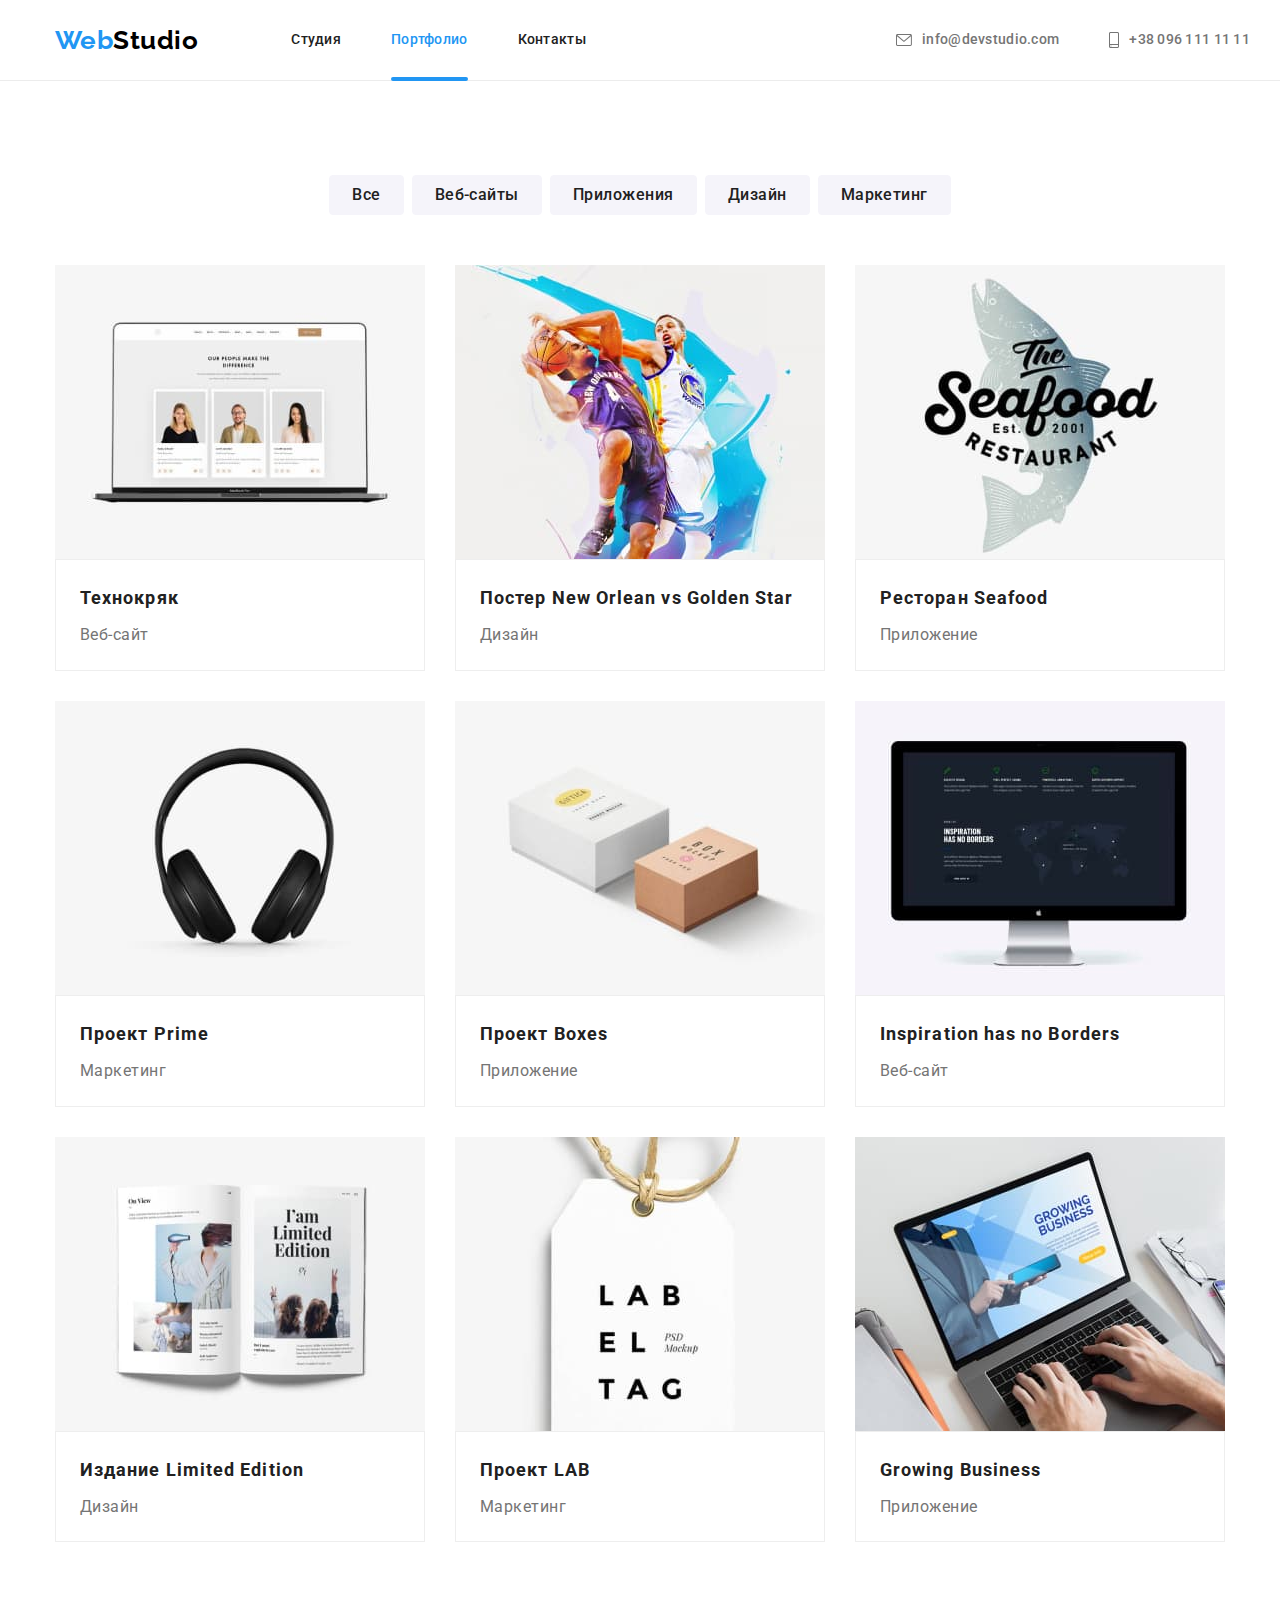
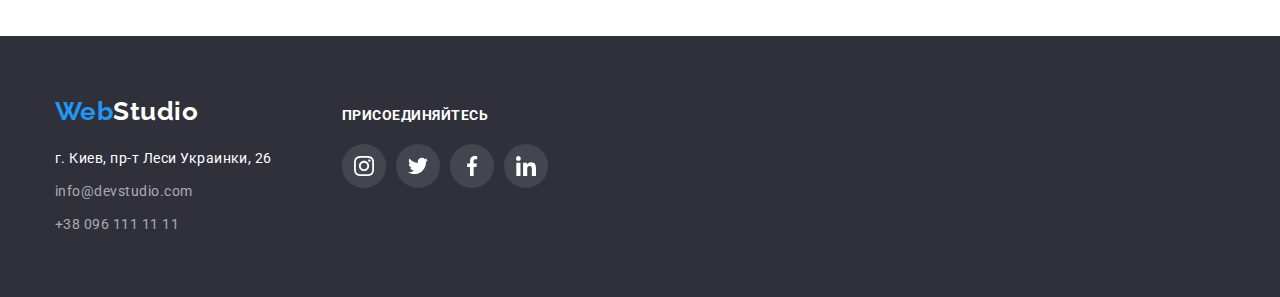
==== portfolio.html @ 4366ee52 "HW-05" ====
<!DOCTYPE html>
<html lang="ru">
  <head>
    <meta charset="utf-8" />
    <meta http-equiv="x-ua-compatible" content="ie=edge" />
    <meta name="viewport" content="width=device-width, initial-scale=1.0" />
    <title>Портфолио</title>
    <link rel="preconnect" href="https://fonts.googleapis.com" />
    <link rel="preconnect" href="https://fonts.gstatic.com" crossorigin />
    <link
      href="https://fonts.googleapis.com/css2?family=Raleway:wght@700&family=Roboto:wght@400;500;700;900&display=swap"
      rel="stylesheet"
    />
    <link
      rel="stylesheet"
      href="https://cdnjs.cloudflare.com/ajax/libs/modern-normalize/1.0.0/modern-normalize.min.css"
    />
    <link rel="stylesheet" href="./css/styles.css" />
  </head>
  <body>
    <!-- _______________ Header _______________ -->
    <header class="page-header">
      <div class="container header-box">
        <!-- _______________ Logo _______________ -->
        <a href="./index.html" class="logo" lang="en"> <span class="logo-part">Web</span>Studio </a>

        <nav class="site-nav">
          <ul class="site-nav-list list">
            <li class="site-nav-item">
              <a href="./index.html" class="site-nav-link">Студия</a>
            </li>
            <li class="site-nav-item">
              <a href="./portfolio.html" class="site-nav-link current">Портфолио</a>
            </li>
            <li class="site-nav-item"><a href="" class="site-nav-link">Контакты</a></li>
          </ul>
        </nav>

        <ul class="contacts-nav list">
          <li class="contacts-nav-item">
            <a href="mailto:info@devstudio.com" class="contacts-nav-link">
              <svg class="contacts-nav-icon" width="16" height="12">
                <use href="./images/sprite.svg#icon-envelope"></use>
              </svg>
              info@devstudio.com
            </a>
          </li>
          <li class="contacts-nav-item">
            <a href="tel:+380961111111" class="contacts-nav-link">
              <svg class="contacts-nav-icon" width="10" height="16">
                <use href="./images/sprite.svg#icon-smartphone"></use>
              </svg>
              +38 096 111 11 11
            </a>
          </li>
        </ul>
      </div>
    </header>

    <main>
      <section class="section">
        <div class="container">
          <h1 class="visually-hidden">Портфолио</h1>

          <!-- _______________ Filtr _______________ -->
          <ul class="filtr list">
            <li class="filtr-item"><button class="filtr-btn" type="button">Все</button></li>
            <li class="filtr-item"><button class="filtr-btn" type="button">Веб-сайты</button></li>
            <li class="filtr-item"><button class="filtr-btn" type="button">Приложения</button></li>
            <li class="filtr-item"><button class="filtr-btn" type="button">Дизайн</button></li>
            <li class="filtr-item"><button class="filtr-btn" type="button">Маркетинг</button></li>
          </ul>

          <!-- _______________ Examples _______________ -->
          <ul class="examples list">
            <li class="examples-item">
              <a href="" class="examples-link">
                <div class="examples-thumb">
                  <img src="./images/project1.jpg" alt="" width="370" />
                  <p class="examples-text">
                    Ресурс предлагает комплексные предложения с разным уровнем функционала и
                    сервисов. Все это позволит посетителю получить исчерпывающие сведения о компании
                    или частном лице.
                  </p>
                </div>
                <div class="examples-content">
                  <h2 class="examples-title">Технокряк</h2>
                  <p class="examples-type">Веб-сайт</p>
                </div>
              </a>
            </li>

            <li class="examples-item">
              <a href="" class="examples-link">
                <div class="examples-thumb">
                  <img src="./images/project2.jpg" alt="" width="370" />
                  <p class="examples-text">
                    Ресурс предлагает комплексные предложения с разным уровнем функционала и
                    сервисов. Все это позволит посетителю получить исчерпывающие сведения о компании
                    или частном лице.
                  </p>
                </div>
                <div class="examples-content">
                  <h2 class="examples-title">Постер New Orlean vs Golden Star</h2>
                  <p class="examples-type">Дизайн</p>
                </div>
              </a>
            </li>

            <li class="examples-item">
              <a href="" class="examples-link">
                <div class="examples-thumb">
                  <img src="./images/project3.jpg" alt="" width="370" />
                  <p class="examples-text">
                    Ресурс предлагает комплексные предложения с разным уровнем функционала и
                    сервисов. Все это позволит посетителю получить исчерпывающие сведения о компании
                    или частном лице.
                  </p>
                </div>
                <div class="examples-content">
                  <h2 class="examples-title">Ресторан Seafood</h2>
                  <p class="examples-type">Приложение</p>
                </div>
              </a>
            </li>

            <li class="examples-item">
              <a href="" class="examples-link">
                <div class="examples-thumb">
                  <img src="./images/project4.jpg" alt="" width="370" />
                  <p class="examples-text">
                    Ресурс предлагает комплексные предложения с разным уровнем функционала и
                    сервисов. Все это позволит посетителю получить исчерпывающие сведения о компании
                    или частном лице.
                  </p>
                </div>
                <div class="examples-content">
                  <h2 class="examples-title">Проект Prime</h2>
                  <p class="examples-type">Маркетинг</p>
                </div>
              </a>
            </li>

            <li class="examples-item">
              <a href="" class="examples-link">
                <div class="examples-thumb">
                  <img src="./images/project5.jpg" alt="" width="370" />
                  <p class="examples-text">
                    Ресурс предлагает комплексные предложения с разным уровнем функционала и
                    сервисов. Все это позволит посетителю получить исчерпывающие сведения о компании
                    или частном лице.
                  </p>
                </div>
                <div class="examples-content">
                  <h2 class="examples-title">Проект Boxes</h2>
                  <p class="examples-type">Приложение</p>
                </div>
              </a>
            </li>

            <li class="examples-item">
              <a href="" class="examples-link">
                <div class="examples-thumb">
                  <img src="./images/project6.jpg" alt="" width="370" />
                  <p class="examples-text">
                    Ресурс предлагает комплексные предложения с разным уровнем функционала и
                    сервисов. Все это позволит посетителю получить исчерпывающие сведения о компании
                    или частном лице.
                  </p>
                </div>
                <div class="examples-content">
                  <h2 class="examples-title">Inspiration has no Borders</h2>
                  <p class="examples-type">Веб-сайт</p>
                </div>
              </a>
            </li>

            <li class="examples-item">
              <a href="" class="examples-link">
                <div class="examples-thumb">
                  <img src="./images/project7.jpg" alt="" width="370" />
                  <p class="examples-text">
                    Ресурс предлагает комплексные предложения с разным уровнем функционала и
                    сервисов. Все это позволит посетителю получить исчерпывающие сведения о компании
                    или частном лице.
                  </p>
                </div>
                <div class="examples-content">
                  <h2 class="examples-title">Издание Limited Edition</h2>
                  <p class="examples-type">Дизайн</p>
                </div>
              </a>
            </li>

            <li class="examples-item">
              <a href="" class="examples-link">
                <div class="examples-thumb">
                  <img src="./images/project8.jpg" alt="" width="370" />
                  <p class="examples-text">
                    Ресурс предлагает комплексные предложения с разным уровнем функционала и
                    сервисов. Все это позволит посетителю получить исчерпывающие сведения о компании
                    или частном лице.
                  </p>
                </div>
                <div class="examples-content">
                  <h2 class="examples-title">Проект LAB</h2>
                  <p class="examples-type">Маркетинг</p>
                </div>
              </a>
            </li>

            <li class="examples-item">
              <a href="" class="examples-link">
                <div class="examples-thumb">
                  <img src="./images/project9.jpg" alt="" width="370" />
                  <p class="examples-text">
                    Ресурс предлагает комплексные предложения с разным уровнем функционала и
                    сервисов. Все это позволит посетителю получить исчерпывающие сведения о компании
                    или частном лице.
                  </p>
                </div>
                <div class="examples-content">
                  <h2 class="examples-title">Growing Business</h2>
                  <p class="examples-type">Приложение</p>
                </div>
              </a>
            </li>
          </ul>
        </div>
      </section>
    </main>

    <!--  _______________ Footer _______________ -->
    <footer class="footer">
      <div class="container">
        <ul class="footer-list list">
          <li class="footer-item">
            <a href="./index.html" class="logo dark" lang="en"
              ><span class="logo-part">Web</span>Studio</a
            >
            <address>
              <ul class="address list">
                <li class="address-item">
                  <a
                    href="https://www.google.com.ua/maps/@50.4265841,30.5361971,17z"
                    class="address-map"
                    >г. Киев, пр-т Леси Украинки, 26</a
                  >
                </li>
                <li class="address-item">
                  <a href="mailto:info@devstudio.com" class="address-contact">info@devstudio.com</a>
                </li>
                <li class="address-item">
                  <a href="tel:+380961111111" class="address-contact">+38 096 111 11 11</a>
                </li>
              </ul>
            </address>
          </li>
          <li class="footer-item join">
            <h3 class="join-title">присоединяйтесь</h3>
            <ul class="join-contact-list list">
              <li>
                <a href="" class="join-contact-link">
                  <svg class="join-contact-icon" width="20" height="20">
                    <use href="./images/sprite.svg#icon-instagram"></use>
                  </svg>
                </a>
              </li>
              <li>
                <a href="" class="join-contact-link"
                  ><svg class="join-contact-icon" width="20" height="20">
                    <use href="./images/sprite.svg#icon-twitter"></use>
                  </svg>
                </a>
              </li>
              <li>
                <a href="" class="join-contact-link"
                  ><svg class="join-contact-icon" width="20" height="20">
                    <use href="./images/sprite.svg#icon-facebook"></use>
                  </svg>
                </a>
              </li>
              <li>
                <a href="" class="join-contact-link"
                  ><svg class="join-contact-icon" width="20" height="20">
                    <use href="./images/sprite.svg#icon-linkedin"></use>
                  </svg>
                </a>
              </li>
            </ul>
          </li>
        </ul>
      </div>
    </footer>
  </body>
</html>
---- css/styles.css ----
/* Order of content here: 
    common
    logo
    header
    for index.html
    for portfolio.html
    footer
*/

/* TODO
svgomg */

/* позиционирование, геометрия, текст, оформление  */

/* --------------- Common */

:root {
  --primary-text-color: #757575;
  --title-text-color: #212121;
  --hero-title-color: #ffffff;
  --btn-text-color: #ffffff;
  --accent-color: #2196f3;
  --main-bg-color: #ffffff;
  --dark-bg-color: #2f303a;
  --second-bg-color: #f5f4fa;
  --logo-color: #000000;
  --logo-color-dark: #ffffff;
  --address-contact-color: rgba(255, 255, 255, 0.6);
  --address-map-color: #ffffff;
  --icon-color: #afb1b8;
  --icon-bg-color: rgba(255, 255, 255, 0.1);
  --label-doing-color: #ffffff;
  --label-doing-bg-color: rgba(47, 48, 58, 0.8);
  --examples-overlay-text-color: #ffffff;
  --examples-overlay-bg-color: rgba(33, 150, 243, 0.9);
  --backdrop-color: rgba(0, 0, 0, 0.2);

  --item-gap: 30px;
}

body {
  background-color: var(--main-bg-color);
  color: var(--primary-text-color);

  font-family: Roboto, sans-serif;
  letter-spacing: 0.03em;
}

.list {
  padding: 0;
  margin: 0;
  list-style: none;
}

.container {
  width: 1200px;
  padding-left: 15px;
  padding-right: 15px;
  margin-left: auto;
  margin-right: auto;
}

img {
  display: block;
  max-width: 100%;
  height: auto;
}

.visually-hidden {
  position: absolute;
  width: 1px;
  height: 1px;
  margin: -1px;
  border: 0;
  padding: 0;
  white-space: nowrap;
  clip-path: inset(100%);
  clip: rect(0 0 0 0);
  overflow: hidden;
}

/* END Common */

/* --------------- Logo */

.logo {
  display: inline-block;
  color: var(--logo-color);
  font-family: Raleway, sans-serif;
  font-weight: 700;
  font-size: 26px;
  line-height: 1.19;
  text-decoration: none;
}

.logo.dark {
  color: var(--logo-color-dark);
}

.logo-part {
  color: var(--accent-color);
}

/* END Logo */

/* --------------- Header */

.page-header {
  border-bottom: 1px solid #ececec;
}

.header-box {
  display: flex;
  align-items: center;
}

.site-nav {
  margin-left: 93px;
  margin-right: auto;
}

.site-nav-list,
.contacts-nav {
  display: flex;
  margin-top: 0;
}

.site-nav-item,
.contacts-nav-item {
  display: block;
}

.site-nav-item:not(:last-child),
.contacts-nav-item:not(:last-child) {
  margin-right: 50px;
}

.site-nav-link {
  display: inline-block;
  padding-top: 32px;
  padding-bottom: 32px;
  color: var(--title-text-color);
  font-weight: 500;
  font-size: 14px;
  line-height: 1.14;
  letter-spacing: 0.02em;
  text-decoration: none;

  transition-property: color;
  transition-duration: 250ms;
  transition-timing-function: cubic-bezier(0.4, 0, 0.2, 1);
}

.site-nav-link:hover,
.site-nav-link:focus {
  color: var(--accent-color);
}

.contacts-nav {
  margin-right: -25px;
  align-items: center;
}

.contacts-nav-link {
  display: flex;
  padding-top: 32px;
  padding-bottom: 32px;
  align-items: center;
  color: var(--primary-text-color);
  fill: var(--primary-text-color);
  font-weight: 500;
  font-size: 14px;
  line-height: 1.14;
  letter-spacing: 0.02em;
  text-decoration: none;

  transition-property: color, fill;
  transition-duration: 250ms;
  transition-timing-function: cubic-bezier(0.4, 0, 0.2, 1);
}

.contacts-nav-link:hover,
.contacts-nav-link:focus {
  color: var(--accent-color);
  fill: var(--accent-color);
}

.contacts-nav-icon {
  margin-right: 10px;
}

.current {
  color: var(--accent-color);
  position: relative;
}

.current::after {
  content: '';
  position: absolute;
  bottom: -1px;
  left: 0;
  width: 100%;
  background-color: var(--accent-color);
  border: 2px solid var(--accent-color);
  border-radius: 2px;
}

/* END Header */

/* --------------- INDEX.html */

/* --------------- Hero */

.hero {
  text-align: center;
  padding-top: 200px;
  padding-bottom: 200px;

  background-color: var(--dark-bg-color);
  max-width: 1600px;
  height: 600px;
  margin-left: auto;
  margin-right: auto;
  background-image: linear-gradient(rgba(47, 48, 58, 0.4), rgba(47, 48, 58, 0.4)),
    url(../images/hero-bg.jpg);
  background-repeat: no-repeat;
  background-position: center;
  background-size: cover;
}

.hero-title {
  margin-top: 0;

  color: var(--hero-title-color);
  font-weight: 900;
  font-size: 44px;
  line-height: 1.36;
  letter-spacing: 0.06em;
  text-transform: uppercase;
}

.hero-btn {
  display: inline-block;
  padding: 10px 32px;
  border-radius: 4px;
  min-width: 200px;
  box-shadow: 0px 4px 4px rgba(0, 0, 0, 0.15);

  cursor: pointer;
  text-align: center;
  background-color: var(--accent-color);
  color: var(--btn-text-color);
  font-family: inherit;
  font-weight: 700;
  font-size: 16px;
  line-height: 1.88;
  letter-spacing: 0.06em;

  transition-property: color, background-color;
  transition-duration: 250ms;
  transition-timing-function: cubic-bezier(0.4, 0, 0.2, 1);
}

.hero-btn:hover,
.hero-btn:focus {
  background-color: var(--btn-text-color);
  color: var(--accent-color);
}

/* END Hero */

/* --------------- For all Sections */

.section {
  padding-top: 94px;
  padding-bottom: 94px;
}

.section-title {
  margin-top: 0;
  margin-bottom: 50px;

  color: var(--title-text-color);
  font-weight: 700;
  font-size: 36px;
  line-height: 1.17;
  text-align: center;
}

/* END for all Sections */

/* --------------- Features */

.features-list {
  display: flex;
  margin-left: calc(-1 * var(--item-gap));
}

.features-item {
  flex-basis: calc(100% / 4 - var(--item-gap));
  margin-left: var(--item-gap);
}

.features-icon {
  display: flex;
  justify-content: center;
  align-items: center;
  margin-bottom: 30px;
  /* width: 270px; */
  height: 120px;
  border-radius: 4px;
  background-color: var(--second-bg-color);
}

.features-title {
  margin-top: 0;
  margin-bottom: 10px;

  color: var(--title-text-color);
  font-weight: 700;
  font-size: 14px;
  line-height: 1.14;
  text-transform: uppercase;
}

.features-text {
  margin-top: 0;
  margin-bottom: 0;

  font-size: 14px;
  line-height: 1.71;
}

/* END Features */

/* --------------- Our Doings */

.section-doing {
  padding-top: 0;
}

.doings {
  display: flex;
  margin-left: calc(-1 * var(--item-gap));
}

.doings-item {
  margin-left: var(--item-gap);
  flex-basis: calc(100% / 3 - var(--item-gap));
}

.doings-thumb {
  position: relative;
}

.doings-label {
  display: flex;
  justify-content: center;
  align-items: center;

  margin: 0;
  width: 100%;
  height: 70px;

  position: absolute;
  bottom: 0;

  font-weight: 700;
  font-size: 14px;
  line-height: 1.14;
  text-transform: uppercase;

  color: var(--label-doing-color);
  background-color: var(--label-doing-bg-color);
}

/* END Our Doings */

/* --------------- Our team */
.team {
  margin-bottom: 0;
  background-color: var(--second-bg-color);
}

.team-list {
  display: flex;
  margin-left: calc(-1 * var(--item-gap));
}

.team-item {
  flex-basis: calc(100% / 4 - var(--item-gap));
  margin-left: var(--item-gap);
  background-color: var(--main-bg-color);
  box-shadow: 0px 1px 3px rgba(0, 0, 0, 0.12), 0px 1px 1px rgba(0, 0, 0, 0.14),
    0px 2px 1px rgba(0, 0, 0, 0.2);
  border-radius: 0px 0px 4px 4px;
}

.team-content {
  padding: 30px 0;
}

.team-title {
  margin-top: 0;
  margin-bottom: 10px;

  color: var(--title-text-color);
  font-weight: 500;
  font-size: 16px;
  line-height: 1.19;
  text-align: center;
}

.team-text {
  margin-top: 0;
  margin-bottom: 16px;

  font-size: 16px;
  line-height: 1.19;
  text-align: center;
}

.team-contact-list {
  display: flex;
  justify-content: center;
}

.team-contact-item:not(:first-child) {
  margin-left: 10px;
}

.team-contact-link {
  display: flex;
  justify-content: center;
  align-items: center;
  width: 44px;
  height: 44px;
  border-radius: 50%;

  color: var(--icon-color);

  transition-property: color, background-color;
  transition-duration: 250ms;
  transition-timing-function: cubic-bezier(0.4, 0, 0.2, 1);
}

.team-contact-link:hover,
.team-contact-link:focus {
  color: var(--logo-color-dark);
  background-color: var(--accent-color);
}

.team-contact-icon {
  fill: currentColor;
}

/* END our team */

/* --------------- Our Clients */

.clients-list {
  display: flex;
  justify-content: space-between;
}

.client-link {
  display: flex;
  justify-content: center;
  align-items: center;
  width: 170px;
  height: 92px;
  border: 1px solid var(--icon-color);
  border-radius: 4px;
  color: var(--icon-color);

  transition-property: color, border;
  transition-duration: 250ms;
  transition-timing-function: cubic-bezier(0.4, 0, 0.2, 1);
}

.client-link:hover,
.client-link:focus {
  border: 1px solid var(--accent-color);
  color: var(--accent-color);
}

.client-icon {
  fill: currentColor;
}

/* END our Clients */

/* END INDEX.html */

/* --------------- PORTFOLIO */

/* --------------- Filtr */

.filtr {
  display: flex;
  justify-content: center;
  margin-bottom: 50px;
}

.filtr-item:not(:last-child) {
  margin-right: 8px;
}

.filtr-btn {
  display: inline-block;
  min-width: 73px;
  border-radius: 4px;
  padding: 6px 22px;
  text-align: center;

  background-color: var(--second-bg-color);
  border: 1px solid var(--second-bg-color);
  color: var(--title-text-color);
  cursor: pointer;
  font-family: inherit;
  font-weight: 500;
  font-size: 16px;
  line-height: 1.63;
  letter-spacing: 0.03em;

  transition-property: border, box-shadow, border-radius, color, background-color;
  transition-duration: 250ms;
  transition-timing-function: cubic-bezier(0.4, 0, 0.2, 1);
}

.filtr-btn:hover,
.filtr-btn:focus {
  border: 1px solid var(--accent-color);
  box-shadow: 0px 3px 1px rgba(0, 0, 0, 0.1), 0px 1px 2px rgba(0, 0, 0, 0.08),
    0px 2px 2px rgba(0, 0, 0, 0.12);
  border-radius: 4px;

  background-color: var(--accent-color);
  color: var(--btn-text-color);
}

/* END Filtr */

/* --------------- Examples */

.examples {
  display: flex;
  flex-wrap: wrap;
  margin-left: calc(-1 * var(--item-gap));
  margin-top: calc(-1 * var(--item-gap));
}

.examples-item {
  flex-basis: calc(100% / 3 - var(--item-gap));
  margin-left: var(--item-gap);
  margin-top: var(--item-gap);
}

.examples-link {
  display: block;
  text-decoration: none;

  transition-property: box-shadow;
  transition-duration: 250ms;
  transition-timing-function: cubic-bezier(0.4, 0, 0.2, 1);
}

.examples-link:hover,
.examples-link:focus {
  box-shadow: 0px 1px 1px rgba(0, 0, 0, 0.12), 0px 4px 4px rgba(0, 0, 0, 0.06),
    1px 4px 6px rgba(0, 0, 0, 0.16);
}

.examples-thumb {
  position: relative;
  overflow: hidden;
}

.examples-thumb::before {
  content: '';
}

.examples-text {
  position: absolute;
  top: 100%;
  width: 100%;
  height: 100%;
  opacity: 0;

  transition-property: opacity, top;
  transition-duration: 250ms;
  transition-timing-function: cubic-bezier(0.4, 0, 0.2, 1);

  margin: 0;
  padding: 63px 24px;

  font-size: 18px;
  line-height: 1.56;
  color: var(--examples-overlay-text-color);
  background-color: var(--examples-overlay-bg-color);
}

.examples-link:hover .examples-text,
.examples-link:focus .examples-text {
  top: 0;
  opacity: 1;
}

.examples-content {
  border: 1px solid #eeeeee;
  padding: 20px 24px;
}

.examples-title {
  margin: 0 0 4px 0;

  color: var(--title-text-color);
  font-weight: 700;
  font-size: 18px;
  line-height: 2;
  letter-spacing: 0.06em;
}

.examples-type {
  margin-top: 0;
  margin-bottom: 0;

  color: var(--primary-text-color);
  font-size: 16px;
  line-height: 1.86;
}

/* END Examples */

/* END PORTFOLIO */

/* --------------- Footer */

.footer {
  padding-top: 60px;
  padding-bottom: 60px;

  background-color: var(--dark-bg-color);
}

.footer-list {
  display: flex;
  align-items: baseline;
}

.footer-item:nth-child(1) {
  margin-right: 70px;
}

.address {
  margin-top: 20px;
}

.address-item:not(:first-child) {
  margin-top: 9px;
}

.address-map,
.address-contact {
  display: inline-block;
}

.address-map {
  color: var(--address-map-color);
}

.address-contact {
  color: var(--address-contact-color);
}

.address-contact,
.address-map {
  font-style: normal;
  font-size: 14px;
  line-height: 1.71;
  text-decoration: none;

  transition-property: color;
  transition-duration: 250ms;
  transition-timing-function: cubic-bezier(0.4, 0, 0.2, 1);
}

.address-map:hover,
.address-map:focus,
.address-contact:hover,
.address-contact:focus {
  color: var(--accent-color);
}

.join-title {
  margin-top: 0;
  margin-bottom: 20px;

  color: var(--logo-color-dark);
  font-weight: 700;
  font-size: 14px;
  line-height: 1.14;
  text-transform: uppercase;
}

.join-contact-list {
  display: flex;
  justify-content: space-between;
}

.join-contact-link {
  display: flex;
  justify-content: center;
  align-items: center;
  width: 44px;
  height: 44px;
  margin-right: 10px;
  border-radius: 50%;

  color: var(--logo-color-dark);
  background-color: var(--icon-bg-color);

  transition-property: background-color;
  transition-duration: 250ms;
  transition-timing-function: cubic-bezier(0.4, 0, 0.2, 1);
}

.join-contact-link:hover,
.join-contact-link:focus {
  background-color: var(--accent-color);
}

.join-contact-icon {
  fill: currentColor;
}

/* END Footer */

/* --------------- Modal Window */

.backdrop {
  position: fixed;
  top: 0;
  left: 0;
  width: 100%;
  height: 100%;
  background-color: var(--backdrop-color);

  transition-property: opacity, visibility;
  transition-duration: 250ms;
  transition-timing-function: cubic-bezier(0.4, 0, 0.2, 1);
}

.backdrop.is-hidden {
  opacity: 0;
  pointer-events: none;
  visibility: hidden;
}

.modal {
  position: absolute;
  top: 50%;
  left: 50%;
  transform: translate(-50%, -50%);

  min-width: 528px;
  min-height: 581px;
  padding: 8px;

  background-color: var(--main-bg-color);
}

.button-close-icon {
  position: absolute;
  top: 8px;
  right: 8px;

  fill: var(--main-bg-color);

  transition-property: fill;
  transition-duration: 250ms;
  transition-timing-function: cubic-bezier(0.4, 0, 0.2, 1);
}

.button-close-icon:hover,
.button-close-icon:focus {
  fill: var(--second-bg-color);
  cursor: pointer;
}

.button-close-icon:active {
  fill: var(--icon-color);
}

/* END Modal Window */
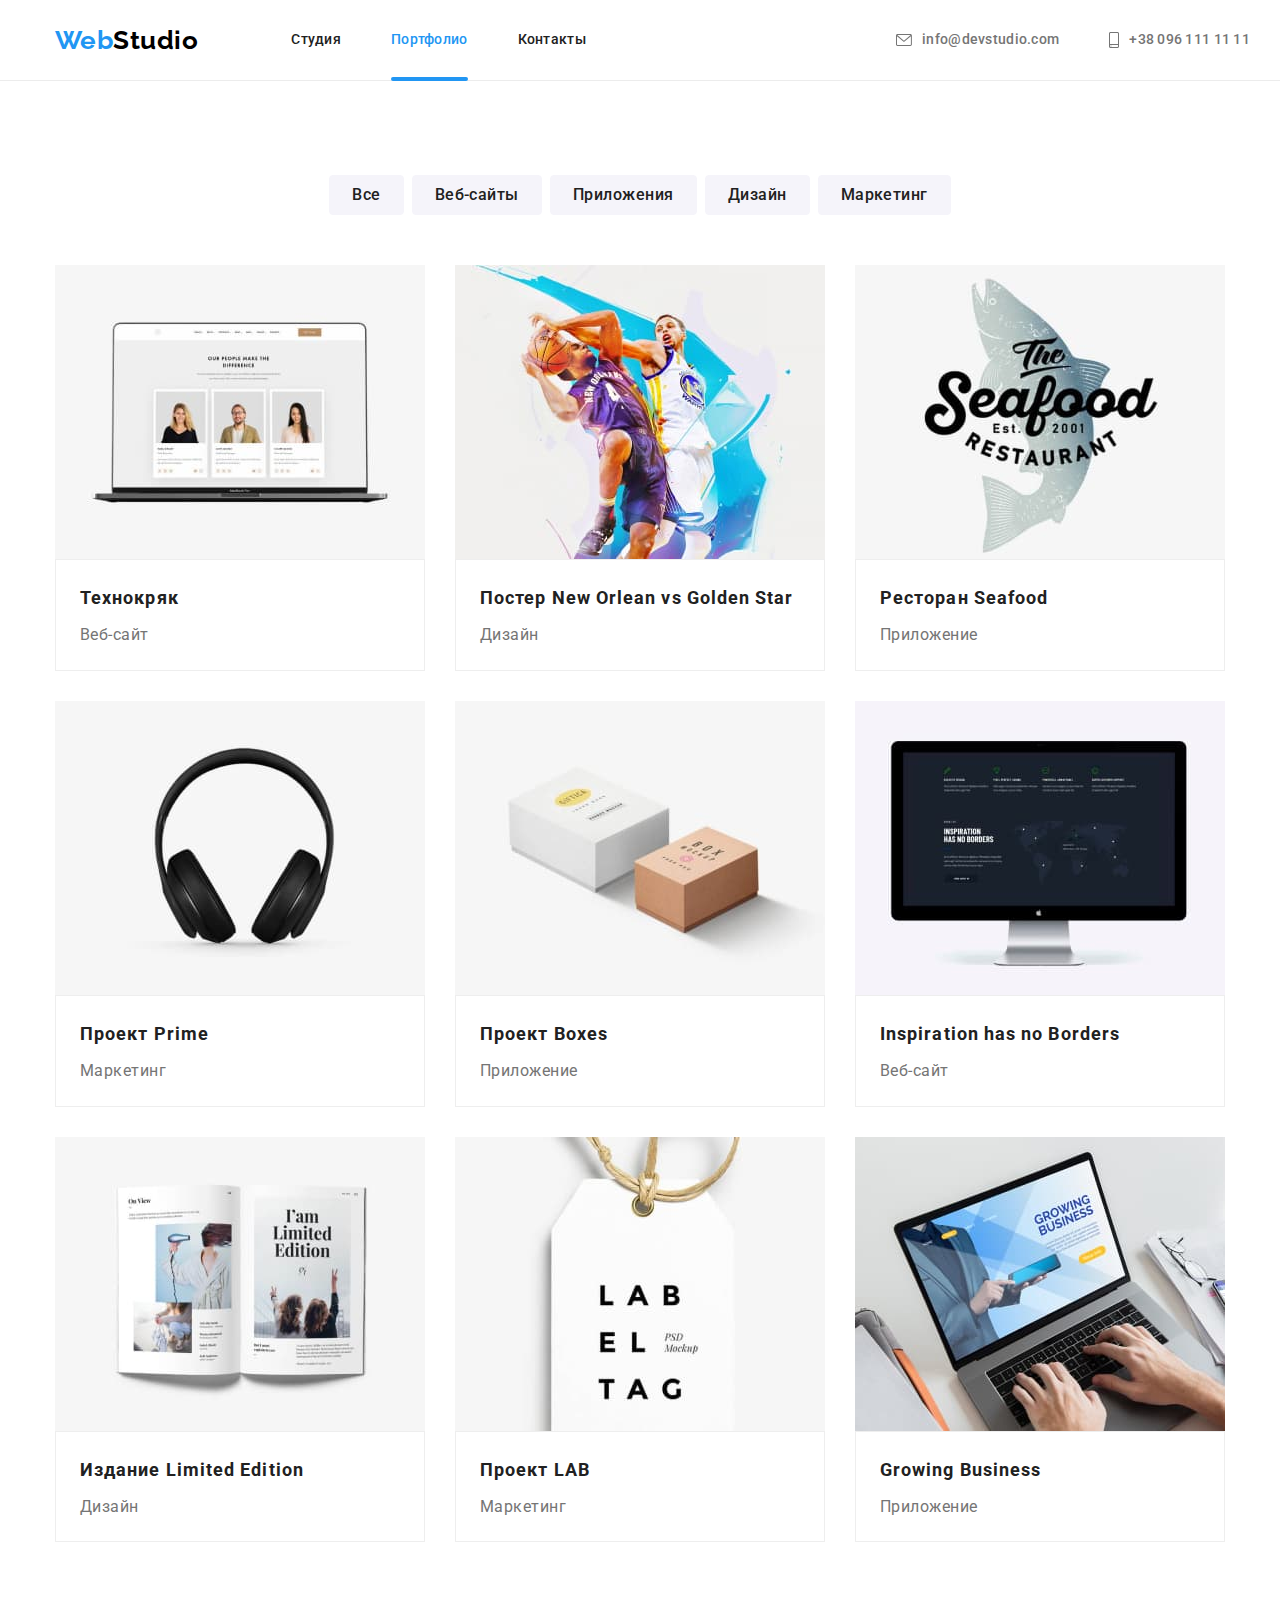
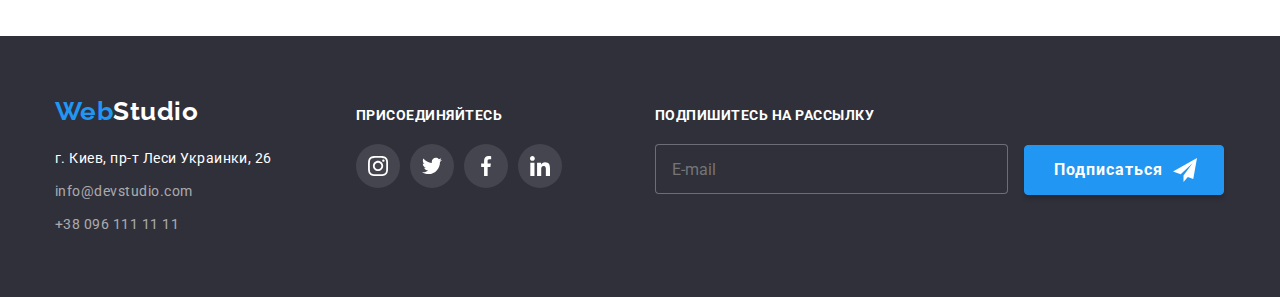
==== commit b25206b5: "Done HW" ====
--- a/portfolio.html
+++ b/portfolio.html
@@ -234,7 +234,7 @@
     <footer class="footer">
       <div class="container">
         <ul class="footer-list list">
-          <li class="footer-item">
+          <li>
             <a href="./index.html" class="logo dark" lang="en"
               ><span class="logo-part">Web</span>Studio</a
             >
@@ -244,7 +244,8 @@
                   <a
                     href="https://www.google.com.ua/maps/@50.4265841,30.5361971,17z"
                     class="address-map"
-                    >г. Киев, пр-т Леси Украинки, 26</a
+                  >
+                    г. Киев, пр-т Леси Украинки, 26</a
                   >
                 </li>
                 <li class="address-item">
@@ -256,31 +257,32 @@
               </ul>
             </address>
           </li>
-          <li class="footer-item join">
+
+          <li class="join">
             <h3 class="join-title">присоединяйтесь</h3>
             <ul class="join-contact-list list">
-              <li>
+              <li class="join-contact-item">
                 <a href="" class="join-contact-link">
                   <svg class="join-contact-icon" width="20" height="20">
                     <use href="./images/sprite.svg#icon-instagram"></use>
                   </svg>
                 </a>
               </li>
-              <li>
+              <li class="join-contact-item">
                 <a href="" class="join-contact-link"
                   ><svg class="join-contact-icon" width="20" height="20">
                     <use href="./images/sprite.svg#icon-twitter"></use>
                   </svg>
                 </a>
               </li>
-              <li>
+              <li class="join-contact-item">
                 <a href="" class="join-contact-link"
                   ><svg class="join-contact-icon" width="20" height="20">
                     <use href="./images/sprite.svg#icon-facebook"></use>
                   </svg>
                 </a>
               </li>
-              <li>
+              <li class="join-contact-item">
                 <a href="" class="join-contact-link"
                   ><svg class="join-contact-icon" width="20" height="20">
                     <use href="./images/sprite.svg#icon-linkedin"></use>
@@ -289,6 +291,29 @@
               </li>
             </ul>
           </li>
+
+          <li class="subscription">
+            <form>
+              <h3 class="subscription-title">Подпишитесь на рассылку</h3>
+              <input
+                class="subscription-input"
+                type="email"
+                id="sub-mail"
+                name="subscr-email"
+                placeholder="E-mail"
+              />
+              <button class="subscription-btn" type="submit">
+                <span class="subscription-box">
+                  Подписаться
+                  <span class="subscription-thumb">
+                    <svg class="subscription-icon" width="24" height="24">
+                      <use class="subscription-svg" href="./images/icons.svg#icon-send"></use>
+                    </svg>
+                  </span>
+                </span>
+              </button>
+            </form>
+          </li>
         </ul>
       </div>
     </footer>
--- a/css/styles.css
+++ b/css/styles.css
@@ -34,6 +34,9 @@
   --examples-overlay-text-color: #ffffff;
   --examples-overlay-bg-color: rgba(33, 150, 243, 0.9);
   --backdrop-color: rgba(0, 0, 0, 0.2);
+  --placeholder-color: rgba(117, 117, 117, 0.5);
+  --subscr-border-color: rgba(255, 255, 255, 0.3);
+  --close-border-color: rgba(0, 0, 0, 0.1);
 
   --item-gap: 30px;
 }
@@ -248,8 +251,9 @@
 
   cursor: pointer;
   text-align: center;
+  color: var(--btn-text-color);
   background-color: var(--accent-color);
-  color: var(--btn-text-color);
+  border: 1px solid var(--accent-color);
   font-family: inherit;
   font-weight: 700;
   font-size: 16px;
@@ -648,12 +652,9 @@
   align-items: baseline;
 }
 
-.footer-item:nth-child(1) {
-  margin-right: 70px;
-}
-
 .address {
   margin-top: 20px;
+  width: 231;
 }
 
 .address-item:not(:first-child) {
@@ -663,6 +664,7 @@
 .address-map,
 .address-contact {
   display: inline-block;
+  width: 231px;
 }
 
 .address-map {
@@ -692,7 +694,14 @@
   color: var(--accent-color);
 }
 
-.join-title {
+/* ----- join */
+
+.join {
+  margin-left: 70px;
+}
+
+.join-title,
+.subscription-title {
   margin-top: 0;
   margin-bottom: 20px;
 
@@ -708,13 +717,16 @@
   justify-content: space-between;
 }
 
+.join-contact-item:not(:last-child) {
+  margin-right: 10px;
+}
+
 .join-contact-link {
   display: flex;
   justify-content: center;
   align-items: center;
   width: 44px;
   height: 44px;
-  margin-right: 10px;
   border-radius: 50%;
 
   color: var(--logo-color-dark);
@@ -732,6 +744,95 @@
 
 .join-contact-icon {
   fill: currentColor;
+}
+
+/* Subscription */
+
+.subscription {
+  margin-left: 93px;
+}
+
+.subscription-input {
+  width: 353px;
+  height: 50px;
+  margin-right: 12px;
+
+  padding-left: 16px;
+
+  color: var(--logo-color-dark);
+  background-color: var(--dark-bg-color);
+  border: 1px solid var(--subscr-border-color);
+  border-radius: 4px;
+
+  transition-property: border;
+  transition-duration: 250ms;
+  transition-timing-function: cubic-bezier(0.4, 0, 0.2, 1);
+}
+
+.subscription-input:focus {
+  border: 1px solid var(--accent-color);
+  outline: 1px solid var(--accent-color);
+}
+
+.subscription-btn {
+  padding-left: 29px;
+  width: 200px;
+  height: 50px;
+  box-shadow: 0px 4px 4px rgba(0, 0, 0, 0.15);
+
+  cursor: pointer;
+  color: var(--btn-text-color);
+  background-color: var(--accent-color);
+  border: 1px solid var(--accent-color);
+  border-radius: 4px;
+  font-weight: 700;
+  font-size: 16px;
+  line-height: 1.88;
+  letter-spacing: 0.06em;
+
+  transition-property: color, background-color;
+  transition-duration: 250ms;
+  transition-timing-function: cubic-bezier(0.4, 0, 0.2, 1);
+}
+
+.subscription-btn:hover,
+.subscription-btn:focus {
+  background-color: var(--btn-text-color);
+  color: var(--accent-color);
+}
+
+.subscription-box {
+  display: flex;
+  justify-content: left;
+  align-items: center;
+}
+
+.subscription-thumb {
+  margin-left: 10px;
+
+  display: flex;
+  justify-content: center;
+  align-items: center;
+
+  padding: 0;
+
+  fill: var(--btn-text-color);
+
+  transition-property: fill;
+  transition-duration: 250ms;
+  transition-timing-function: cubic-bezier(0.4, 0, 0.2, 1);
+}
+
+.subscription-btn:hover .subscription-thumb,
+.subscription-btn:focus .subscription-thumb {
+  /* background-color: var(--accent-color); */
+  fill: var(--accent-color);
+}
+
+.subscription-icon {
+}
+
+.subscription-svg {
 }
 
 /* END Footer */
@@ -765,9 +866,15 @@
 
   min-width: 528px;
   min-height: 581px;
-  padding: 8px;
+  border-radius: 4px;
+  padding-top: 40px;
+  padding-left: 40px;
+  padding-right: 40px;
+  padding-bottom: 0;
 
   background-color: var(--main-bg-color);
+  box-shadow: 0px 1px 3px rgba(0, 0, 0, 0.12), 0px 1px 1px rgba(0, 0, 0, 0.14),
+    0px 2px 1px rgba(0, 0, 0, 0.2);
 }
 
 .button-close-icon {
@@ -775,7 +882,9 @@
   top: 8px;
   right: 8px;
 
-  fill: var(--main-bg-color);
+  fill: black;
+  border: 1px solid var(--close-border-color);
+  border-radius: 50%;
 
   transition-property: fill;
   transition-duration: 250ms;
@@ -784,7 +893,7 @@
 
 .button-close-icon:hover,
 .button-close-icon:focus {
-  fill: var(--second-bg-color);
+  fill: var(--accent-color);
   cursor: pointer;
 }
 
@@ -792,4 +901,177 @@
   fill: var(--icon-color);
 }
 
+.form {
+  width: 448px;
+  margin-left: auto;
+  margin-right: auto;
+}
+
+.form-title {
+  color: var(--title-text-color);
+  font-weight: 700;
+  font-size: 20px;
+  line-height: 1.15;
+  text-align: center;
+}
+
+.form-field {
+  position: relative;
+  display: flex;
+  flex-direction: column;
+  margin-bottom: 20px;
+}
+
+.form-label {
+  margin-bottom: 4px;
+
+  font-size: 12px;
+  line-height: 1.17;
+  letter-spacing: 0.01;
+}
+
+.form-label::placeholder {
+  color: var(--placeholder-color);
+}
+
+.form-input {
+  margin: 0;
+  padding: 12px 42px;
+
+  border: 1px solid rgba(33, 33, 33, 0.2);
+  border-radius: 4px;
+
+  color: var(--title-text-color);
+  font-size: 14px;
+  line-height: 1.14;
+  letter-spacing: 0.01em;
+  cursor: pointer;
+
+  transition-property: border;
+  transition-duration: 250ms;
+  transition-timing-function: cubic-bezier(0.4, 0, 0.2, 1);
+}
+
+.form-input:focus {
+  outline: 1px solid transparent;
+  border: 1px solid var(--accent-color);
+}
+
+.form-thumb {
+  display: flex;
+  justify-content: center;
+  align-items: center;
+
+  position: absolute;
+  bottom: 11px;
+  left: 12px;
+
+  padding: 0;
+
+  color: var(--title-text-color);
+
+  transition-property: color;
+  transition-duration: 250ms;
+  transition-timing-function: cubic-bezier(0.4, 0, 0.2, 1);
+}
+
+.form-icon {
+  display: inline-block;
+  fill: currentColor;
+}
+
+.form-field:focus-within .form-thumb {
+  color: var(--accent-color);
+}
+
+.form-textarea {
+  padding-right: 16px;
+  padding-left: 16px;
+  height: 120px;
+  resize: none;
+}
+
+.form-field-terms {
+  margin-bottom: 30px;
+}
+
+.form-terms-label {
+  display: flex;
+  align-items: center;
+  margin: 0;
+}
+
+.form-terms-thumb {
+  position: relative;
+  width: 16px;
+  height: 15px;
+
+  margin: 0;
+  padding: 0;
+
+  display: block;
+}
+
+.form-checkbox:checked + .form-terms-icon {
+  border: 1px solid var(--accent-color);
+  background-color: var(--accent-color);
+  fill: white;
+  stroke: white;
+  stroke-linejoin: miter;
+  stroke-linecap: butt;
+  stroke-miterlimit: 4;
+  stroke-width: 0.4267;
+}
+
+.form-terms-icon {
+  border: 1px solid black;
+  border-radius: 2px;
+  fill: transparent;
+  stroke: transparent;
+  stroke-linejoin: miter;
+  stroke-linecap: butt;
+  stroke-miterlimit: 4;
+  stroke-width: 0.4267;
+}
+
+.form-terms-text {
+  margin-left: 9px;
+  font-size: 14px;
+  line-height: 1.71;
+}
+
+.form-terms-link {
+  color: var(--accent-color);
+}
+
+.form-btn-submit {
+  display: block;
+  margin-left: auto;
+  margin-right: auto;
+  margin-bottom: 40px;
+  padding: 10px 55px;
+  min-width: 200px;
+  box-shadow: 0px 4px 4px rgba(0, 0, 0, 0.15);
+
+  cursor: pointer;
+  color: var(--btn-text-color);
+  background-color: var(--accent-color);
+  border: 1px solid var(--accent-color);
+  border-radius: 4px;
+  font-weight: 700;
+  font-size: 16px;
+  line-height: 1.88;
+  letter-spacing: 0.06em;
+
+  transition-property: color, background-color;
+  transition-duration: 250ms;
+  transition-timing-function: cubic-bezier(0.4, 0, 0.2, 1);
+}
+
+.form-btn-submit:hover,
+.form-btn-submit:focus {
+  background-color: var(--btn-text-color);
+  color: var(--accent-color);
+}
+
 /* END Modal Window */
